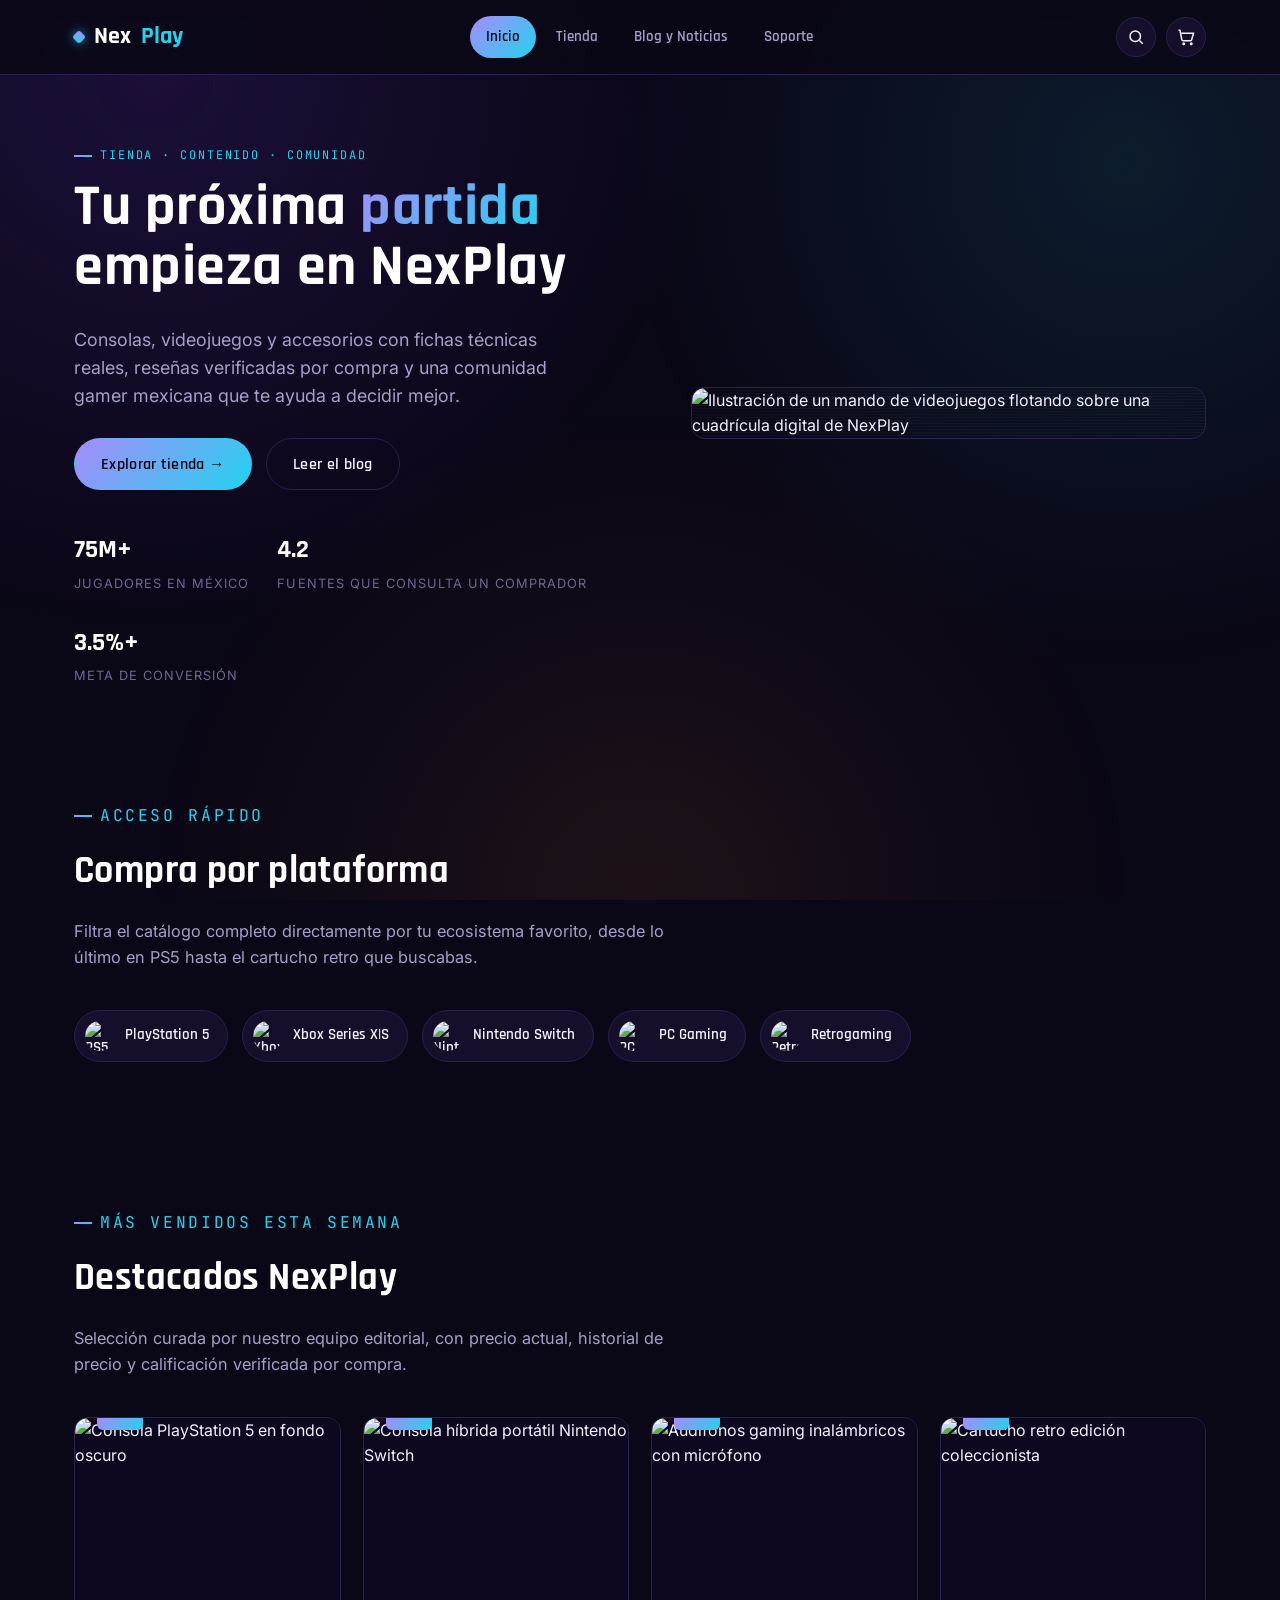
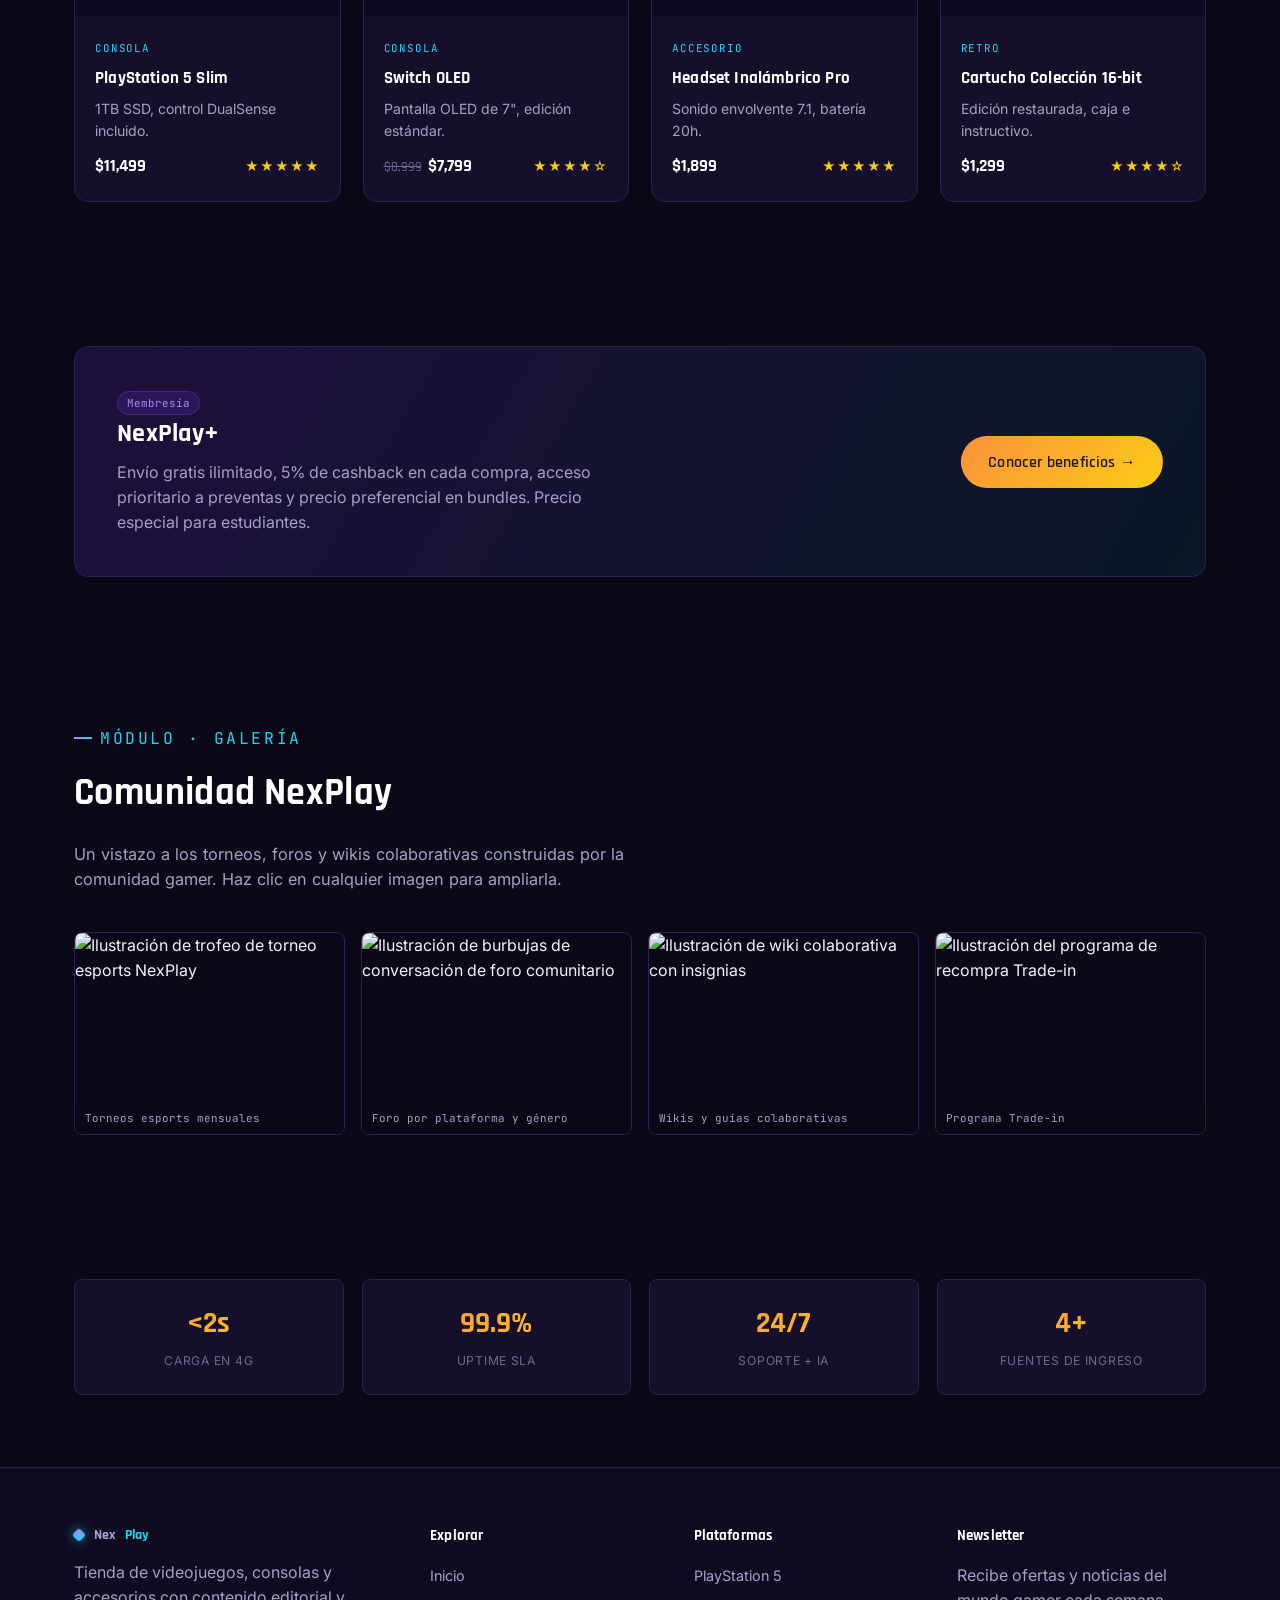
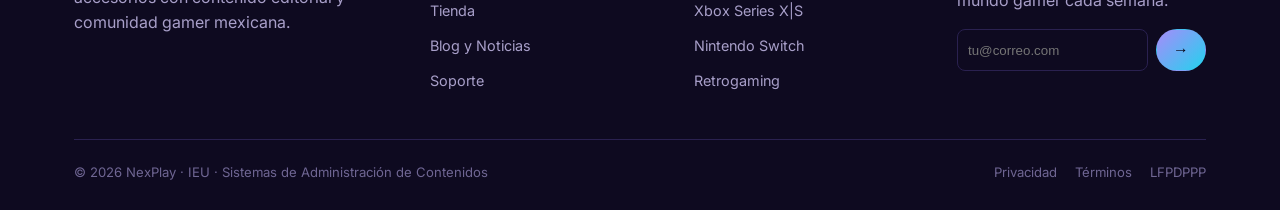
==== index.html @ 0038ace3 "1" ====
<!DOCTYPE html>
<html lang="es">
<head>
<meta charset="UTF-8">
<meta name="viewport" content="width=device-width, initial-scale=1.0">
<title>NexPlay · Tienda de Videojuegos, Consolas y Comunidad Gamer</title>
<meta name="description" content="NexPlay: tienda especializada en videojuegos, consolas y accesorios con contenido editorial y comunidad gamer mexicana.">
<link rel="stylesheet" href="style.css">
</head>
<body>

<header class="site">
  <div class="nav-wrap">
    <a href="index.html" class="logo"><span class="dot"></span>Nex<span>Play</span></a>
    <nav class="main-nav">
      <a href="index.html" class="active">Inicio</a>
      <a href="tienda.html">Tienda</a>
      <a href="blog.html">Blog y Noticias</a>
      <a href="soporte.html">Soporte</a>
    </nav>
    
    <div class="nav-actions">
      <a href="tienda.html" class="icon-btn" aria-label="Ir al buscador de la tienda" title="Buscar">
        <svg width="18" height="18" viewBox="0 0 24 24" fill="none" stroke="currentColor" stroke-width="2"><circle cx="11" cy="11" r="7"/><path d="M21 21l-4.35-4.35"/></svg>
      </a>
      <a href="tienda.html" class="icon-btn" aria-label="Ver carrito" title="Carrito">
        <svg width="18" height="18" viewBox="0 0 24 24" fill="none" stroke="currentColor" stroke-width="2"><circle cx="9" cy="21" r="1"/><circle cx="19" cy="21" r="1"/><path d="M2 3h2l2.4 12.4a2 2 0 0 0 2 1.6h9.2a2 2 0 0 0 2-1.6L22 7H6"/></svg>
      </a>
      <button class="menu-toggle" aria-label="Abrir menú" aria-expanded="false">
        <svg width="20" height="20" viewBox="0 0 24 24" fill="none" stroke="currentColor" stroke-width="2"><path d="M3 6h18M3 12h18M3 18h18"/></svg>
      </button>
    </div>
  </div>
</header>

<main>

  <!-- HERO -->
  <section class="hero">
    <div class="container hero-grid">
      <div>
        <p class="eyebrow">Tienda · Contenido · Comunidad</p>
        <h1>Tu próxima <em>partida</em><br>empieza en NexPlay</h1>
        <p class="lead">Consolas, videojuegos y accesorios con fichas técnicas reales, reseñas verificadas por compra y una comunidad gamer mexicana que te ayuda a decidir mejor.</p>
        <div class="hero-cta">
          <a href="tienda.html" class="btn btn-primary">Explorar tienda →</a>
          <a href="blog.html" class="btn btn-ghost">Leer el blog</a>
        </div>
        <div class="hero-stats">
          <div><strong>75M+</strong><span>Jugadores en México</span></div>
          <div><strong>4.2</strong><span>Fuentes que consulta un comprador</span></div>
          <div><strong>3.5%+</strong><span>Meta de conversión</span></div>
        </div>
      </div>
      <div class="hero-art">
        <div class="scan"></div>
        <img src="assets/img/hero-scene.svg" alt="Ilustración de un mando de videojuegos flotando sobre una cuadrícula digital de NexPlay" loading="lazy">
      </div>
    </div>
  </section>

  <!-- PLATAFORMAS -->
  <section>
    <div class="container">
      <div class="section-head">
        <p class="eyebrow">Acceso rápido</p>
        <h2>Compra por plataforma</h2>
        <p>Filtra el catálogo completo directamente por tu ecosistema favorito, desde lo último en PS5 hasta el cartucho retro que buscabas.</p>
      </div>
      <div class="platform-row">
        <a class="platform-pill" href="tienda.html"><img src="assets/img/console-ps.svg" alt="PS5">PlayStation 5</a>
        <a class="platform-pill" href="tienda.html"><img src="assets/img/console-xbox.svg" alt="Xbox Series X|S">Xbox Series X|S</a>
        <a class="platform-pill" href="tienda.html"><img src="assets/img/console-switch.svg" alt="Nintendo Switch">Nintendo Switch</a>
        <a class="platform-pill" href="tienda.html"><img src="assets/img/acc-keyboard.svg" alt="PC Gaming">PC Gaming</a>
        <a class="platform-pill" href="tienda.html"><img src="assets/img/console-retro.svg" alt="Retrogaming">Retrogaming</a>
      </div>
    </div>
  </section>

  <!-- DESTACADOS -->
  <section>
    <div class="container">
      <div class="section-head">
        <p class="eyebrow">Más vendidos esta semana</p>
        <h2>Destacados NexPlay</h2>
        <p>Selección curada por nuestro equipo editorial, con precio actual, historial de precio y calificación verificada por compra.</p>
      </div>
      <div class="grid grid-4">
        <div class="card">
          <div class="media"><img src="assets/img/console-ps.svg" alt="Consola PlayStation 5 en fondo oscuro" loading="lazy"></div>
          <div class="body">
            <span class="tag">Consola</span>
            <h3>PlayStation 5 Slim</h3>
            <p class="desc">1TB SSD, control DualSense incluido.</p>
            <div class="meta">
              <span class="price">$11,499</span>
              <span class="stars">★★★★★</span>
            </div>
          </div>
        </div>
        <div class="card">
          <div class="media"><img src="assets/img/console-switch.svg" alt="Consola híbrida portátil Nintendo Switch" loading="lazy"></div>
          <div class="body">
            <span class="tag">Consola</span>
            <h3>Switch OLED</h3>
            <p class="desc">Pantalla OLED de 7", edición estándar.</p>
            <div class="meta">
              <span class="price"><span class="old">$8,999</span>$7,799</span>
              <span class="stars">★★★★☆</span>
            </div>
          </div>
        </div>
        <div class="card">
          <div class="media"><img src="assets/img/acc-headset.svg" alt="Audífonos gaming inalámbricos con micrófono" loading="lazy"></div>
          <div class="body">
            <span class="tag">Accesorio</span>
            <h3>Headset Inalámbrico Pro</h3>
            <p class="desc">Sonido envolvente 7.1, batería 20h.</p>
            <div class="meta">
              <span class="price">$1,899</span>
              <span class="stars">★★★★★</span>
            </div>
          </div>
        </div>
        <div class="card">
          <div class="media"><img src="assets/img/console-retro.svg" alt="Cartucho retro edición coleccionista" loading="lazy"></div>
          <div class="body">
            <span class="tag">Retro</span>
            <h3>Cartucho Colección 16-bit</h3>
            <p class="desc">Edición restaurada, caja e instructivo.</p>
            <div class="meta">
              <span class="price">$1,299</span>
              <span class="stars">★★★★☆</span>
            </div>
          </div>
        </div>
      </div>
    </div>
  </section>

  <!-- PROMO NEXPLAY+ -->
  <section>
    <div class="container">
      <div class="promo">
        <div>
          <span class="badge purple">Membresía</span>
          <h3>NexPlay+</h3>
          <p>Envío gratis ilimitado, 5% de cashback en cada compra, acceso prioritario a preventas y precio preferencial en bundles. Precio especial para estudiantes.</p>
        </div>
        <a href="tienda.html" class="btn btn-orange">Conocer beneficios →</a>
      </div>
    </div>
  </section>

  <!-- GALERÍA COMUNIDAD (módulo galería con lightbox) -->
  <section>
    <div class="container">
      <div class="section-head">
        <p class="eyebrow">Módulo · Galería</p>
        <h2>Comunidad NexPlay</h2>
        <p>Un vistazo a los torneos, foros y wikis colaborativas construidas por la comunidad gamer. Haz clic en cualquier imagen para ampliarla.</p>
      </div>
      <div class="gallery-grid">
        <div class="gallery-item">
          <img src="assets/img/gallery-torneo.svg" alt="Ilustración de trofeo de torneo esports NexPlay" loading="lazy">
          <span class="cap">Torneos esports mensuales</span>
        </div>
        <div class="gallery-item">
          <img src="assets/img/gallery-foro.svg" alt="Ilustración de burbujas de conversación de foro comunitario" loading="lazy">
          <span class="cap">Foro por plataforma y género</span>
        </div>
        <div class="gallery-item">
          <img src="assets/img/gallery-wiki.svg" alt="Ilustración de wiki colaborativa con insignias" loading="lazy">
          <span class="cap">Wikis y guías colaborativas</span>
        </div>
        <div class="gallery-item">
          <img src="assets/img/gallery-tradein.svg" alt="Ilustración del programa de recompra Trade-in" loading="lazy">
          <span class="cap">Programa Trade-in</span>
        </div>
      </div>
    </div>
  </section>

  <!-- KPIs -->
  <section>
    <div class="container">
      <div class="kpi-strip">
        <div class="kpi"><strong>&lt;2s</strong><span>Carga en 4G</span></div>
        <div class="kpi"><strong>99.9%</strong><span>Uptime SLA</span></div>
        <div class="kpi"><strong>24/7</strong><span>Soporte + IA</span></div>
        <div class="kpi"><strong>4+</strong><span>Fuentes de ingreso</span></div>
      </div>
    </div>
  </section>

</main>

<footer class="site">
  <div class="container">
    <div class="footer-grid">
      <div>
        <a href="index.html" class="logo"><span class="dot"></span>Nex<span>Play</span></a>
        <p style="margin-top:14px; max-width:280px;">Tienda de videojuegos, consolas y accesorios con contenido editorial y comunidad gamer mexicana.</p>
      </div>
      <div>
        <h4>Explorar</h4>
        <ul>
          <li><a href="index.html">Inicio</a></li>
          <li><a href="tienda.html">Tienda</a></li>
          <li><a href="blog.html">Blog y Noticias</a></li>
          <li><a href="soporte.html">Soporte</a></li>
        </ul>
      </div>
      <div>
        <h4>Plataformas</h4>
        <ul>
          <li><a href="tienda.html">PlayStation 5</a></li>
          <li><a href="tienda.html">Xbox Series X|S</a></li>
          <li><a href="tienda.html">Nintendo Switch</a></li>
          <li><a href="tienda.html">Retrogaming</a></li>
        </ul>
      </div>
      <div>
        <h4>Newsletter</h4>
        <p>Recibe ofertas y noticias del mundo gamer cada semana.</p>
        <form onsubmit="return false;" style="display:flex; gap:8px;">
          <input type="email" placeholder="tu@correo.com" style="flex:1; background:var(--bg-alt); border:1px solid var(--line); border-radius:8px; padding:10px; color:var(--text);">
          <button class="btn btn-primary" style="padding:10px 16px;">→</button>
        </form>
      </div>
    </div>
    <div class="footer-bottom">
      <span>© 2026 NexPlay · IEU · Sistemas de Administración de Contenidos</span>
      <div class="footer-legal">
        <a href="#">Privacidad</a>
        <a href="#">Términos</a>
        <a href="#">LFPDPPP</a>
      </div>
    </div>
  </div>
</footer>

<!-- Lightbox de la galería -->
<div class="lightbox" id="lightbox">
  <button class="lightbox-close" aria-label="Cerrar">×</button>
  <div class="lightbox-inner">
    <img id="lightbox-img" src="" alt="">
    <p id="lightbox-cap" style="color:var(--muted); font-family:var(--font-mono); font-size:.85rem;"></p>
  </div>
</div>

<script src="script.js"></script>
</body>
</html>
---- style.css ----
/* =========================================================
   NexPlay — Portal Web
   Tokens tomados de la identidad visual de los documentos
   fuente: fondo casi negro violeta, acentos púrpura, cian y
   naranja.
   ========================================================= */

@import url('https://fonts.googleapis.com/css2?family=Rajdhani:wght@500;600;700&family=Inter:wght@400;500;600;700&family=JetBrains+Mono:wght@500;700&display=swap');

:root{
  --bg:            #0a0716;
  --bg-alt:        #0e0a20;
  --panel:         #150f2b;
  --panel-2:       #1b1338;
  --line:          #2a2150;
  --purple:        #7c3aed;
  --purple-soft:   #a78bfa;
  --cyan:          #22d3ee;
  --orange:        #fb923c;
  --yellow:        #facc15;
  --pink:          #f472b6;
  --text:          #f4f2ff;
  --muted:         #a89fc9;
  --muted-2:       #6f6693;

  --grad-pc: linear-gradient(135deg, var(--purple-soft), var(--cyan));
  --grad-oc: linear-gradient(135deg, var(--orange), var(--yellow));

  --font-display: 'Rajdhani', 'Segoe UI', sans-serif;
  --font-body: 'Inter', 'Segoe UI', sans-serif;
  --font-mono: 'JetBrains Mono', monospace;

  --radius: 14px;
  --radius-sm: 8px;
  --container: 1180px;
}

*{ box-sizing: border-box; }
html{ scroll-behavior: smooth; }

body{
  margin: 0;
  background: var(--bg);
  color: var(--text);
  font-family: var(--font-body);
  line-height: 1.55;
  -webkit-font-smoothing: antialiased;
}

body::before{
  content:"";
  position: fixed;
  inset: 0;
  background-image:
    radial-gradient(circle at 12% 8%, rgba(124,58,237,0.16), transparent 40%),
    radial-gradient(circle at 88% 18%, rgba(34,211,238,0.10), transparent 38%),
    radial-gradient(circle at 50% 100%, rgba(251,146,60,0.08), transparent 45%);
  pointer-events: none;
  z-index: 0;
}

img{ max-width: 100%; display: block; }
a{ color: inherit; text-decoration: none; }
ul{ margin:0; padding:0; list-style:none; }
h1,h2,h3,h4{ font-family: var(--font-display); font-weight: 700; margin: 0 0 .5em; letter-spacing: .01em; }
p{ margin: 0 0 1em; color: var(--muted); }
.container{ max-width: var(--container); margin: 0 auto; padding: 0 24px; position: relative; z-index: 1; }
section{ position: relative; z-index: 1; padding: 72px 0; }

.eyebrow{
  font-family: var(--font-mono);
  font-size: .74rem;
  letter-spacing: .16em;
  text-transform: uppercase;
  color: var(--cyan);
  display: inline-flex;
  align-items: center;
  gap: 8px;
  margin-bottom: 12px;
}
.eyebrow::before{
  content:"";
  width: 18px; height: 2px;
  background: var(--grad-pc);
  display:inline-block;
}

.section-head{ max-width: 640px; margin-bottom: 40px; }
.section-head h2{ font-size: clamp(1.7rem, 3vw, 2.4rem); color:#fff; }
.section-head p{ font-size: 1.02rem; }

/* ---------- Buttons ---------- */
.btn{
  display: inline-flex;
  align-items: center;
  gap: 8px;
  font-family: var(--font-display);
  font-weight: 600;
  font-size: .98rem;
  letter-spacing: .02em;
  padding: 13px 26px;
  border-radius: 999px;
  border: 1px solid transparent;
  cursor: pointer;
  transition: transform .15s ease, box-shadow .15s ease, background .15s ease;
}
.btn:hover{ transform: translateY(-2px); }
.btn-primary{
  background: var(--grad-pc);
  color: #0a0716;
}
.btn-primary:hover{ box-shadow: 0 8px 24px rgba(34,211,238,.25); }
.btn-ghost{
  background: transparent;
  border-color: var(--line);
  color: var(--text);
}
.btn-ghost:hover{ border-color: var(--purple-soft); }
.btn-orange{
  background: var(--grad-oc);
  color: #24140a;
}
.btn-orange:hover{ box-shadow: 0 8px 24px rgba(251,146,60,.25); }
.btn-block{ width:100%; justify-content:center; }

/* ---------- Header / Nav ---------- */
header.site{
  position: sticky;
  top: 0;
  z-index: 50;
  background: rgba(10,7,22,.86);
  backdrop-filter: blur(10px);
  border-bottom: 1px solid var(--line);
}
.nav-wrap{
  display: flex;
  align-items: center;
  justify-content: space-between;
  padding: 16px 24px;
  max-width: var(--container);
  margin: 0 auto;
}
.logo{
  font-family: var(--font-display);
  font-weight: 700;
  font-size: 1.5rem;
  color: #fff;
  display: flex;
  align-items: center;
  gap: 10px;
}
.logo .dot{
  width: 10px; height: 10px; border-radius: 3px;
  background: var(--grad-pc);
  transform: rotate(45deg);
  box-shadow: 0 0 12px rgba(34,211,238,.7);
}
.logo span{ color: var(--cyan); }

nav.main-nav{ display: flex; align-items: center; gap: 4px; }
nav.main-nav a{
  font-family: var(--font-display);
  font-weight: 600;
  font-size: .95rem;
  color: var(--muted);
  padding: 9px 16px;
  border-radius: 999px;
  transition: color .15s ease, background .15s ease;
  position: relative;
}
nav.main-nav a:hover{ color: #fff; background: rgba(124,58,237,.14); }
nav.main-nav a.active{ color: #0a0716; background: var(--grad-pc); }

.nav-actions{ display:flex; align-items:center; gap:10px; }
.icon-btn{
  width: 40px; height: 40px;
  display:flex; align-items:center; justify-content:center;
  border-radius: 999px;
  border: 1px solid var(--line);
  background: var(--panel);
  color: var(--text);
  cursor:pointer;
}
.icon-btn:hover{ border-color: var(--cyan); color: var(--cyan); }

.menu-toggle{ display:none; }

/* ---------- Hero ---------- */
.hero{ padding: 64px 0 40px; }
.hero-grid{
  display: grid;
  grid-template-columns: 1.05fr .95fr;
  gap: 48px;
  align-items: center;
}
.hero h1{
  font-size: clamp(2.3rem, 4.6vw, 3.6rem);
  line-height: 1.05;
  color: #fff;
}
.hero h1 em{
  font-style: normal;
  background: var(--grad-pc);
  -webkit-background-clip: text;
  background-clip: text;
  color: transparent;
}
.hero p.lead{ font-size: 1.12rem; max-width: 480px; }
.hero-cta{ display:flex; gap: 14px; margin-top: 28px; flex-wrap: wrap; }
.hero-stats{ display:flex; gap: 28px; margin-top: 40px; flex-wrap: wrap; }
.hero-stats div strong{
  display:block; font-family: var(--font-display); font-size: 1.6rem; color:#fff;
}
.hero-stats div span{ font-size: .8rem; color: var(--muted-2); text-transform: uppercase; letter-spacing:.08em; }
.hero-art{ position: relative; }
.hero-art .scan{
  position:absolute; inset:0;
  background: repeating-linear-gradient(0deg, rgba(255,255,255,.035) 0 1px, transparent 1px 3px);
  border-radius: var(--radius);
  pointer-events:none;
  mix-blend-mode: overlay;
}
.hero-art img{ border-radius: var(--radius); border: 1px solid var(--line); }

/* ---------- Cards (cartridge style) ---------- */
.grid{ display:grid; gap: 22px; }
.grid-4{ grid-template-columns: repeat(4,1fr); }
.grid-3{ grid-template-columns: repeat(3,1fr); }
.grid-2{ grid-template-columns: repeat(2,1fr); }

.card{
  background: var(--panel);
  border: 1px solid var(--line);
  border-radius: var(--radius);
  overflow: hidden;
  position: relative;
  transition: transform .18s ease, border-color .18s ease;
}
.card:hover{ transform: translateY(-4px); border-color: var(--purple-soft); }
.card::before{
  content:"";
  position:absolute; top:0; left:22px;
  width: 46px; height: 12px;
  background: var(--grad-pc);
  border-radius: 0 0 6px 6px;
  z-index: 2;
}
.card .media{ aspect-ratio: 4/3; overflow:hidden; background:#0d0820; }
.card .media img{ width:100%; height:100%; object-fit: cover; }
.card .body{ padding: 18px 20px 22px; }
.card .tag{
  font-family: var(--font-mono);
  font-size: .68rem;
  letter-spacing: .08em;
  text-transform: uppercase;
  color: var(--cyan);
  display:inline-block;
  margin-bottom: 8px;
}
.card h3{ font-size: 1.08rem; color:#fff; margin-bottom: 6px; }
.card .desc{ font-size: .88rem; margin-bottom: 12px; }
.card .meta{ display:flex; align-items:center; justify-content:space-between; }
.price{ font-family: var(--font-display); font-weight:700; color:#fff; font-size:1.05rem; }
.price .old{ color: var(--muted-2); text-decoration: line-through; font-weight:500; font-size:.82rem; margin-right:6px; }
.stars{ color: var(--yellow); font-size: .82rem; letter-spacing: 1px; }
.badge{
  font-family: var(--font-mono);
  font-size: .68rem;
  padding: 4px 9px;
  border-radius: 999px;
  background: rgba(251,146,60,.14);
  color: var(--orange);
  border: 1px solid rgba(251,146,60,.35);
}
.badge.cyan{ background: rgba(34,211,238,.12); color: var(--cyan); border-color: rgba(34,211,238,.3); }
.badge.purple{ background: rgba(124,58,237,.16); color: var(--purple-soft); border-color: rgba(124,58,237,.35); }

/* platform pills row */
.platform-row{ display:flex; gap:14px; flex-wrap: wrap; }
.platform-pill{
  display:flex; align-items:center; gap:10px;
  padding: 10px 18px 10px 10px;
  background: var(--panel);
  border: 1px solid var(--line);
  border-radius: 999px;
  font-family: var(--font-display); font-weight:600; font-size:.92rem;
  cursor:pointer;
  transition: border-color .15s ease, color .15s ease;
}
.platform-pill img{ width: 30px; height: 30px; border-radius: 50%; object-fit: cover; }
.platform-pill:hover, .platform-pill.active{ border-color: var(--cyan); color: var(--cyan); }

/* ---------- Panels / promo ---------- */
.promo{
  background: linear-gradient(120deg, rgba(124,58,237,.18), rgba(34,211,238,.08));
  border: 1px solid var(--line);
  border-radius: var(--radius);
  padding: 42px;
  display:flex;
  align-items:center;
  justify-content:space-between;
  gap: 24px;
  flex-wrap: wrap;
}
.promo h3{ font-size: 1.6rem; color:#fff; margin-bottom:6px; }
.promo p{ margin-bottom:0; max-width: 480px; }

/* ---------- Search module ---------- */
.search-module{
  background: var(--panel);
  border: 1px solid var(--line);
  border-radius: var(--radius);
  padding: 26px 28px;
  margin-bottom: 34px;
}
.search-row{ display:flex; gap: 14px; flex-wrap: wrap; align-items:center; }
.search-input{
  flex: 1 1 280px;
  display:flex; align-items:center; gap:10px;
  background: var(--bg-alt);
  border: 1px solid var(--line);
  border-radius: 999px;
  padding: 12px 18px;
}
.search-input input{
  flex:1; background:transparent; border:none; outline:none;
  color: var(--text); font-family: var(--font-body); font-size: .95rem;
}
.search-input svg{ flex-shrink:0; }
.select-wrap select{
  background: var(--bg-alt);
  border: 1px solid var(--line);
  color: var(--text);
  border-radius: 999px;
  padding: 12px 18px;
  font-family: var(--font-body);
  font-size: .9rem;
  cursor:pointer;
}
.filter-chips{ display:flex; gap:10px; flex-wrap:wrap; margin-top:18px; }
.chip{
  font-family: var(--font-mono);
  font-size: .78rem;
  padding: 8px 16px;
  border-radius: 999px;
  border: 1px solid var(--line);
  color: var(--muted);
  cursor:pointer;
  transition: all .15s ease;
}
.chip.active{ background: var(--grad-pc); color:#0a0716; border-color:transparent; }
.results-count{ font-family: var(--font-mono); font-size:.8rem; color: var(--muted-2); margin: 18px 2px 0; }
.empty-state{ text-align:center; padding: 50px 20px; color: var(--muted-2); font-family: var(--font-mono); display:none; }

/* ---------- Articles ---------- */
.article-list{ display:grid; grid-template-columns: repeat(2,1fr); gap: 26px; }
.article-card{
  background: var(--panel);
  border: 1px solid var(--line);
  border-radius: var(--radius);
  overflow:hidden;
  display:flex;
  flex-direction:column;
}
.article-card .media{ aspect-ratio: 16/9; overflow:hidden; }
.article-card .media img{ width:100%; height:100%; object-fit: cover; }
.article-card .body{ padding: 22px 24px 26px; flex:1; display:flex; flex-direction:column; }
.article-card h3{ font-size: 1.24rem; color:#fff; }
.article-card .excerpt{ font-size: .92rem; }
.article-card .full{ display:none; font-size:.92rem; color: var(--muted); border-top: 1px dashed var(--line); padding-top: 14px; margin-top: 4px; }
.article-card .full.open{ display:block; }
.article-card .row-meta{ display:flex; align-items:center; justify-content:space-between; margin-top:auto; padding-top:14px; }
.read-more{ font-family: var(--font-display); font-weight:600; font-size:.9rem; color: var(--cyan); cursor:pointer; background:none; border:none; }
.read-more:hover{ text-decoration: underline; }
.date{ font-family: var(--font-mono); font-size:.76rem; color: var(--muted-2); }

/* ---------- Gallery module (lightbox) ---------- */
.gallery-grid{ display:grid; grid-template-columns: repeat(4,1fr); gap:16px; }
.gallery-item{
  border-radius: var(--radius-sm);
  overflow:hidden;
  border: 1px solid var(--line);
  cursor: zoom-in;
  position:relative;
  aspect-ratio: 4/3;
}
.gallery-item img{ width:100%; height:100%; object-fit:cover; transition: transform .3s ease; }
.gallery-item:hover img{ transform: scale(1.06); }
.gallery-item .cap{
  position:absolute; left:0; right:0; bottom:0;
  padding: 8px 10px;
  font-family: var(--font-mono);
  font-size:.68rem;
  background: linear-gradient(0deg, rgba(10,7,22,.9), transparent);
  color: var(--muted);
}
.lightbox{
  position: fixed; inset:0; z-index: 100;
  background: rgba(6,4,14,.92);
  display:none;
  align-items:center; justify-content:center;
  padding: 40px;
}
.lightbox.open{ display:flex; }
.lightbox-inner{ max-width: 720px; width:100%; text-align:center; }
.lightbox-inner img{ border-radius: var(--radius); border: 1px solid var(--line); margin: 0 auto 16px; }
.lightbox-close{
  position:absolute; top: 24px; right: 28px;
  width: 44px; height:44px; border-radius: 50%;
  background: var(--panel); border: 1px solid var(--line); color:#fff;
  cursor:pointer; font-size: 1.3rem;
}

/* ---------- FAQ accordion ---------- */
.faq-item{
  border: 1px solid var(--line);
  border-radius: var(--radius-sm);
  background: var(--panel);
  margin-bottom: 12px;
  overflow: hidden;
}
.faq-q{
  display:flex; align-items:center; justify-content:space-between;
  padding: 18px 22px;
  cursor:pointer;
  font-family: var(--font-display); font-weight:600; color:#fff;
}
.faq-q .plus{ font-size:1.3rem; color: var(--cyan); transition: transform .2s ease; }
.faq-item.open .plus{ transform: rotate(45deg); }
.faq-a{ max-height:0; overflow:hidden; transition: max-height .25s ease; padding: 0 22px; }
.faq-item.open .faq-a{ max-height: 240px; padding-bottom: 18px; }

/* ---------- Contact form module ---------- */
.contact-layout{ display:grid; grid-template-columns: .9fr 1.1fr; gap: 40px; align-items:flex-start; }
.contact-info .info-item{ display:flex; gap:14px; margin-bottom: 22px; }
.contact-info .info-item .ico{
  width: 42px; height:42px; border-radius: 12px;
  background: var(--panel); border:1px solid var(--line);
  display:flex; align-items:center; justify-content:center;
  color: var(--cyan); flex-shrink:0;
}
.form-panel{
  background: var(--panel);
  border: 1px solid var(--line);
  border-radius: var(--radius);
  padding: 30px 32px;
}
.form-row{ margin-bottom: 18px; }
.form-row label{ display:block; font-family: var(--font-display); font-weight:600; font-size:.88rem; margin-bottom:7px; color:#fff; }
.form-row input, .form-row select, .form-row textarea{
  width:100%;
  background: var(--bg-alt);
  border: 1px solid var(--line);
  border-radius: var(--radius-sm);
  padding: 12px 14px;
  color: var(--text);
  font-family: var(--font-body);
  font-size: .93rem;
  outline: none;
  transition: border-color .15s ease;
}
.form-row input:focus, .form-row select:focus, .form-row textarea:focus{ border-color: var(--cyan); }
.form-row.error input, .form-row.error textarea{ border-color: var(--pink); }
.error-msg{ display:none; color: var(--pink); font-size: .78rem; margin-top: 6px; font-family: var(--font-mono); }
.form-row.error .error-msg{ display:block; }
.two-col{ display:grid; grid-template-columns: 1fr 1fr; gap: 16px; }
.form-success{
  display:none;
  text-align:center;
  padding: 30px 10px;
}
.form-success.show{ display:block; }
.form-success .tick{
  width:56px;height:56px;border-radius:50%;
  background: var(--grad-pc);
  display:flex;align-items:center;justify-content:center;
  margin: 0 auto 16px;
  color:#0a0716; font-size:1.6rem;
}

/* ---------- Footer ---------- */
footer.site{
  border-top: 1px solid var(--line);
  padding: 56px 0 28px;
  background: var(--bg-alt);
}
.footer-grid{ display:grid; grid-template-columns: 1.4fr 1fr 1fr 1fr; gap: 32px; margin-bottom: 36px; }
.footer-grid h4{ color:#fff; font-size:.95rem; margin-bottom:16px; }
.footer-grid li{ margin-bottom:10px; }
.footer-grid a{ color: var(--muted); font-size:.9rem; }
.footer-grid a:hover{ color: var(--cyan); }
.footer-bottom{
  display:flex; justify-content:space-between; align-items:center;
  border-top: 1px solid var(--line);
  padding-top: 22px;
  font-size: .82rem;
  color: var(--muted-2);
  flex-wrap:wrap;
  gap: 12px;
}
.footer-legal{ display:flex; gap:18px; flex-wrap:wrap; }
.social-row{ display:flex; gap:10px; }

/* ---------- KPI strip ---------- */
.kpi-strip{ display:grid; grid-template-columns: repeat(4,1fr); gap:18px; }
.kpi{
  background: var(--panel); border:1px solid var(--line); border-radius: var(--radius-sm);
  padding: 22px; text-align:center;
}
.kpi strong{ display:block; font-family: var(--font-display); font-size:1.8rem; background: var(--grad-oc); -webkit-background-clip:text; background-clip:text; color:transparent; }
.kpi span{ font-size:.76rem; color: var(--muted-2); text-transform:uppercase; letter-spacing:.06em; }

/* ---------- Utility ---------- */
.mt-0{ margin-top:0 !important; }
.center{ text-align:center; }
.tag-row{ display:flex; gap:8px; flex-wrap:wrap; margin-bottom: 18px; }

/* ---------- Responsive ---------- */
@media (max-width: 980px){
  .grid-4{ grid-template-columns: repeat(2,1fr); }
  .grid-3{ grid-template-columns: repeat(2,1fr); }
  .hero-grid{ grid-template-columns: 1fr; }
  .article-list{ grid-template-columns: 1fr; }
  .contact-layout{ grid-template-columns: 1fr; }
  .footer-grid{ grid-template-columns: 1fr 1fr; }
  .gallery-grid{ grid-template-columns: repeat(2,1fr); }
  .kpi-strip{ grid-template-columns: repeat(2,1fr); }
}
@media (max-width: 720px){
  nav.main-nav{
    position: fixed; top: 68px; left:0; right:0;
    background: var(--bg); border-bottom:1px solid var(--line);
    flex-direction:column; align-items:stretch; padding: 12px;
    display:none;
  }
  nav.main-nav.open{ display:flex; }
  nav.main-nav a{ padding: 13px 16px; }
  .menu-toggle{
    display:flex; align-items:center; justify-content:center;
    width:40px;height:40px; border-radius: 10px;
    background: var(--panel); border:1px solid var(--line); color:#fff; cursor:pointer;
  }
  .grid-4, .grid-3, .grid-2{ grid-template-columns: 1fr; }
  .gallery-grid{ grid-template-columns: repeat(2,1fr); }
  .footer-grid{ grid-template-columns: 1fr; }
  .two-col{ grid-template-columns: 1fr; }
  .promo{ flex-direction:column; align-items:flex-start; }
}
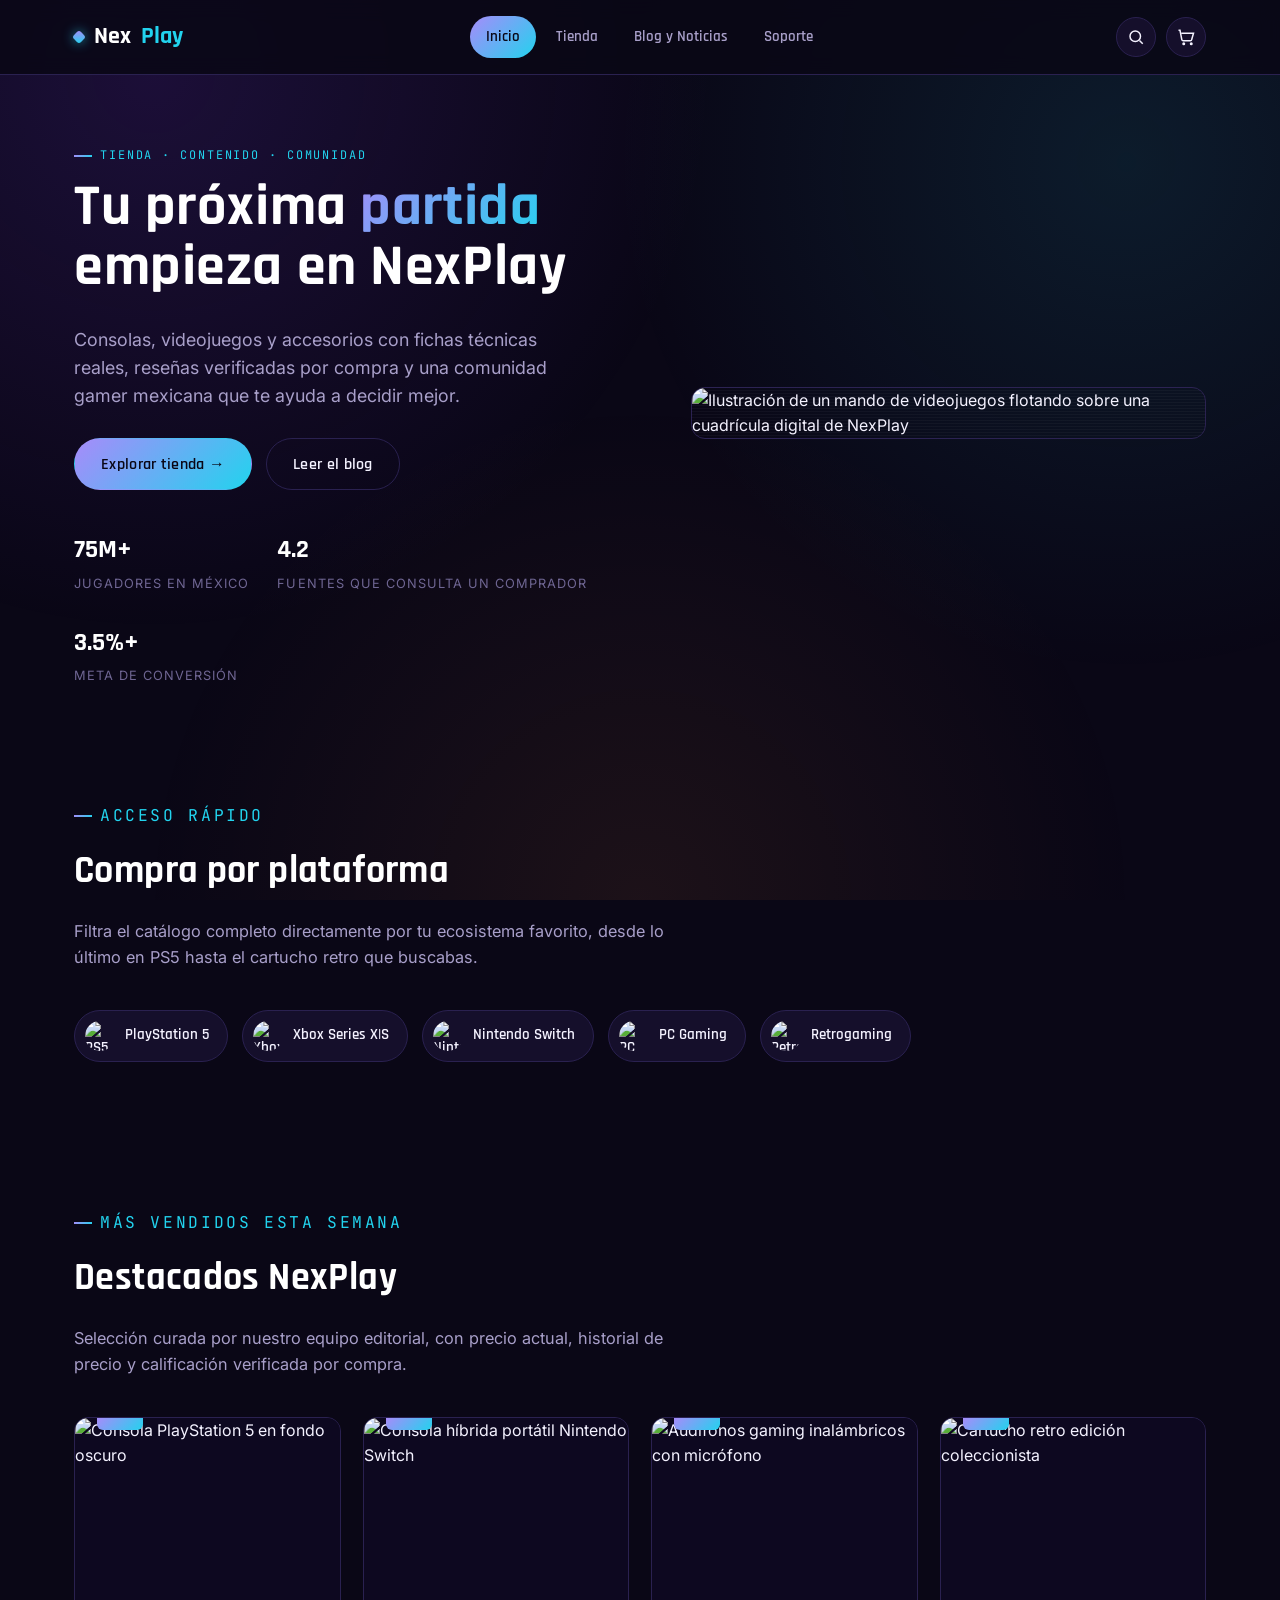
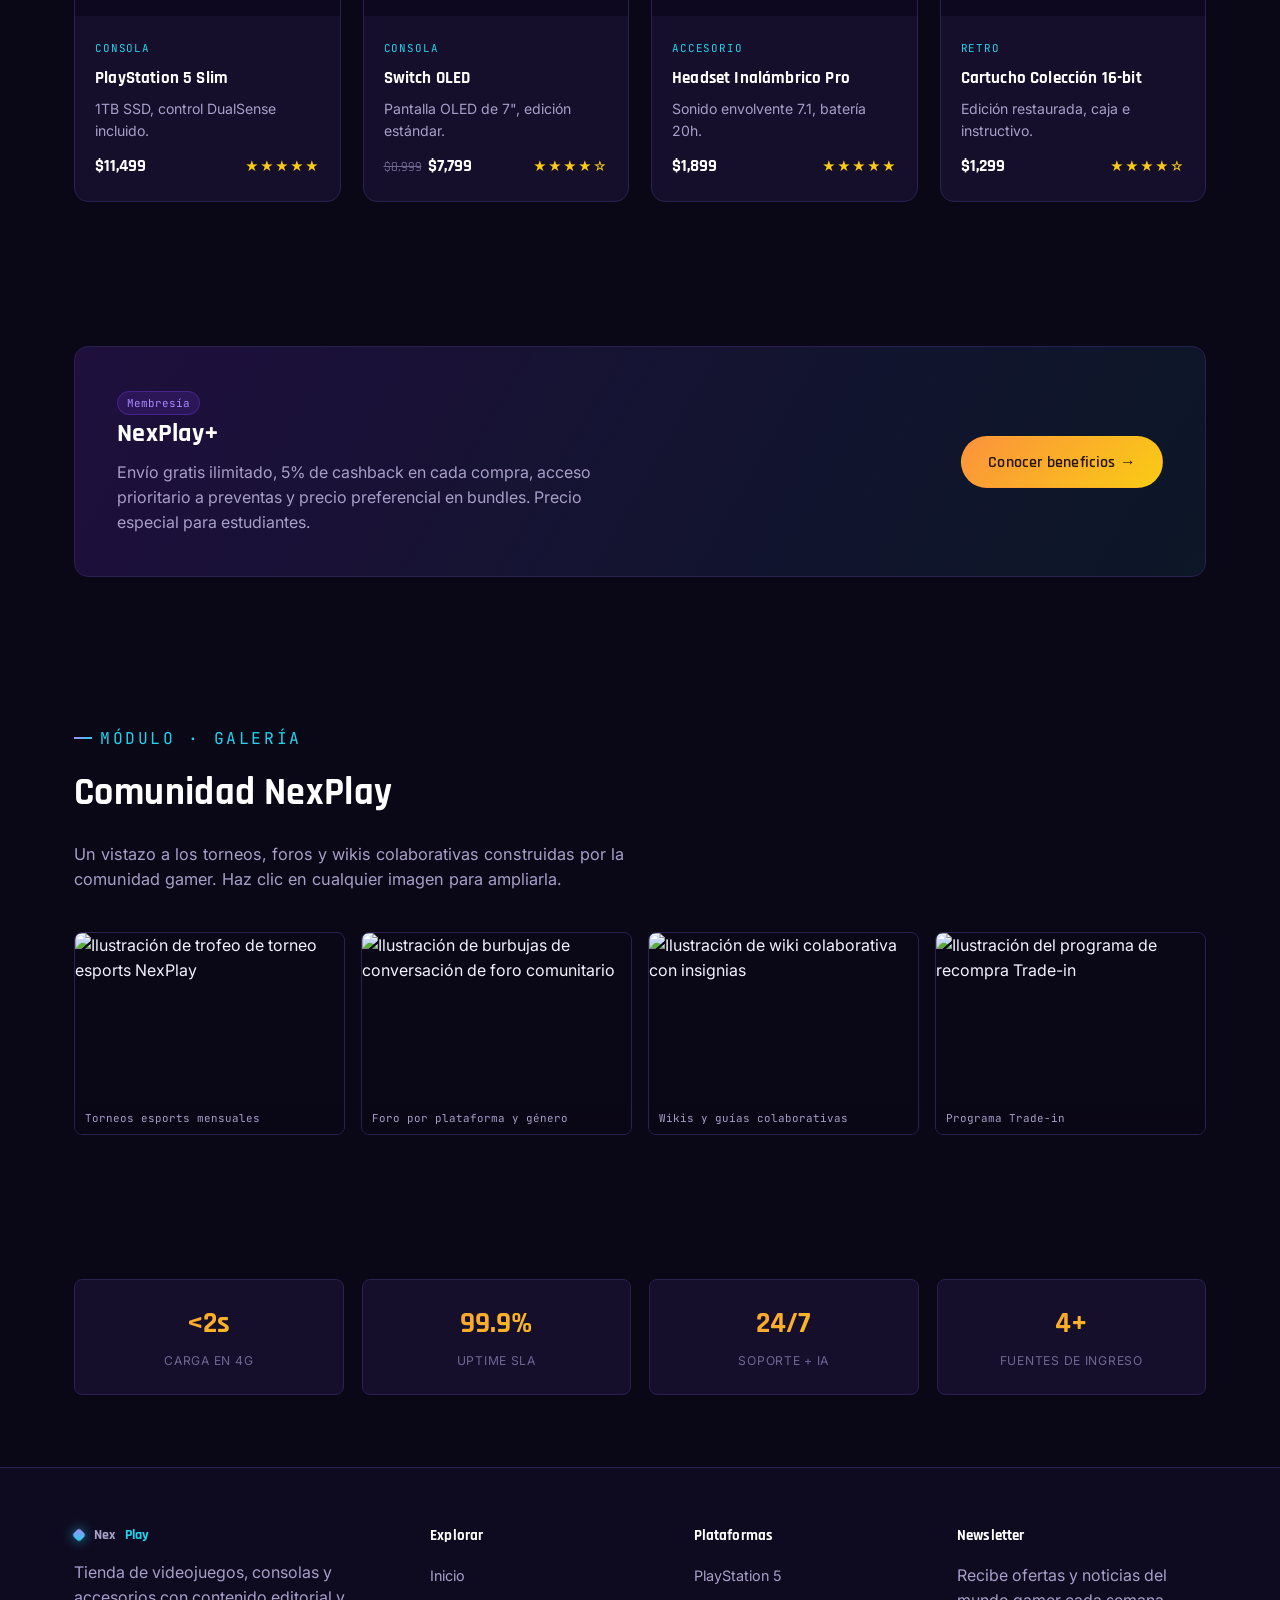
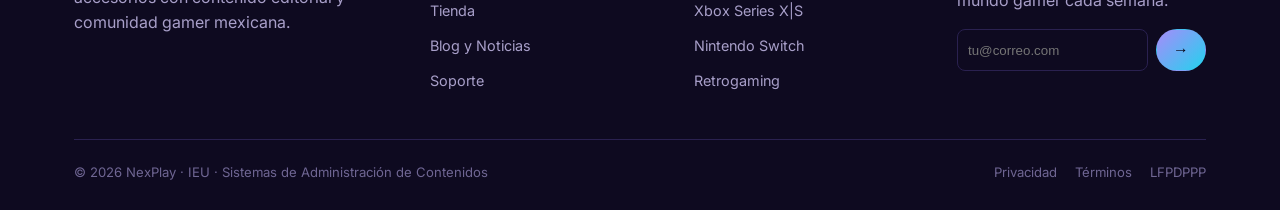
==== commit b97791c9: "1.2" ====
--- a/index.html
+++ b/index.html
@@ -5,7 +5,7 @@
 <meta name="viewport" content="width=device-width, initial-scale=1.0">
 <title>NexPlay · Tienda de Videojuegos, Consolas y Comunidad Gamer</title>
 <meta name="description" content="NexPlay: tienda especializada en videojuegos, consolas y accesorios con contenido editorial y comunidad gamer mexicana.">
-<link rel="stylesheet" href="style.css">
+<link rel="stylesheet" href="css/style.css">
 </head>
 <body>
 
@@ -14,16 +14,16 @@
     <a href="index.html" class="logo"><span class="dot"></span>Nex<span>Play</span></a>
     <nav class="main-nav">
       <a href="index.html" class="active">Inicio</a>
-      <a href="tienda.html">Tienda</a>
-      <a href="blog.html">Blog y Noticias</a>
-      <a href="soporte.html">Soporte</a>
+      <a href="pages/tienda.html">Tienda</a>
+      <a href="pages/blog.html">Blog y Noticias</a>
+      <a href="pages/soporte.html">Soporte</a>
     </nav>
     
     <div class="nav-actions">
-      <a href="tienda.html" class="icon-btn" aria-label="Ir al buscador de la tienda" title="Buscar">
+      <a href="pages/tienda.html" class="icon-btn" aria-label="Ir al buscador de la tienda" title="Buscar">
         <svg width="18" height="18" viewBox="0 0 24 24" fill="none" stroke="currentColor" stroke-width="2"><circle cx="11" cy="11" r="7"/><path d="M21 21l-4.35-4.35"/></svg>
       </a>
-      <a href="tienda.html" class="icon-btn" aria-label="Ver carrito" title="Carrito">
+      <a href="pages/tienda.html" class="icon-btn" aria-label="Ver carrito" title="Carrito">
         <svg width="18" height="18" viewBox="0 0 24 24" fill="none" stroke="currentColor" stroke-width="2"><circle cx="9" cy="21" r="1"/><circle cx="19" cy="21" r="1"/><path d="M2 3h2l2.4 12.4a2 2 0 0 0 2 1.6h9.2a2 2 0 0 0 2-1.6L22 7H6"/></svg>
       </a>
       <button class="menu-toggle" aria-label="Abrir menú" aria-expanded="false">
@@ -43,8 +43,8 @@
         <h1>Tu próxima <em>partida</em><br>empieza en NexPlay</h1>
         <p class="lead">Consolas, videojuegos y accesorios con fichas técnicas reales, reseñas verificadas por compra y una comunidad gamer mexicana que te ayuda a decidir mejor.</p>
         <div class="hero-cta">
-          <a href="tienda.html" class="btn btn-primary">Explorar tienda →</a>
-          <a href="blog.html" class="btn btn-ghost">Leer el blog</a>
+          <a href="pages/tienda.html" class="btn btn-primary">Explorar tienda →</a>
+          <a href="pages/blog.html" class="btn btn-ghost">Leer el blog</a>
         </div>
         <div class="hero-stats">
           <div><strong>75M+</strong><span>Jugadores en México</span></div>
@@ -68,11 +68,11 @@
         <p>Filtra el catálogo completo directamente por tu ecosistema favorito, desde lo último en PS5 hasta el cartucho retro que buscabas.</p>
       </div>
       <div class="platform-row">
-        <a class="platform-pill" href="tienda.html"><img src="assets/img/console-ps.svg" alt="PS5">PlayStation 5</a>
-        <a class="platform-pill" href="tienda.html"><img src="assets/img/console-xbox.svg" alt="Xbox Series X|S">Xbox Series X|S</a>
-        <a class="platform-pill" href="tienda.html"><img src="assets/img/console-switch.svg" alt="Nintendo Switch">Nintendo Switch</a>
-        <a class="platform-pill" href="tienda.html"><img src="assets/img/acc-keyboard.svg" alt="PC Gaming">PC Gaming</a>
-        <a class="platform-pill" href="tienda.html"><img src="assets/img/console-retro.svg" alt="Retrogaming">Retrogaming</a>
+        <a class="platform-pill" href="pages/tienda.html"><img src="assets/img/console-ps.svg" alt="PS5">PlayStation 5</a>
+        <a class="platform-pill" href="pages/tienda.html"><img src="assets/img/console-xbox.svg" alt="Xbox Series X|S">Xbox Series X|S</a>
+        <a class="platform-pill" href="pages/tienda.html"><img src="assets/img/console-switch.svg" alt="Nintendo Switch">Nintendo Switch</a>
+        <a class="platform-pill" href="pages/tienda.html"><img src="assets/img/acc-keyboard.svg" alt="PC Gaming">PC Gaming</a>
+        <a class="platform-pill" href="pages/tienda.html"><img src="assets/img/console-retro.svg" alt="Retrogaming">Retrogaming</a>
       </div>
     </div>
   </section>
@@ -147,7 +147,7 @@
           <h3>NexPlay+</h3>
           <p>Envío gratis ilimitado, 5% de cashback en cada compra, acceso prioritario a preventas y precio preferencial en bundles. Precio especial para estudiantes.</p>
         </div>
-        <a href="tienda.html" class="btn btn-orange">Conocer beneficios →</a>
+        <a href="pages/tienda.html" class="btn btn-orange">Conocer beneficios →</a>
       </div>
     </div>
   </section>
@@ -199,25 +199,25 @@
   <div class="container">
     <div class="footer-grid">
       <div>
-        <a href="index.html" class="logo"><span class="dot"></span>Nex<span>Play</span></a>
+        <a href="./index.html" class="logo"><span class="dot"></span>Nex<span>Play</span></a>
         <p style="margin-top:14px; max-width:280px;">Tienda de videojuegos, consolas y accesorios con contenido editorial y comunidad gamer mexicana.</p>
       </div>
       <div>
         <h4>Explorar</h4>
         <ul>
-          <li><a href="index.html">Inicio</a></li>
-          <li><a href="tienda.html">Tienda</a></li>
-          <li><a href="blog.html">Blog y Noticias</a></li>
-          <li><a href="soporte.html">Soporte</a></li>
+          <li><a href="./index.html">Inicio</a></li>
+          <li><a href="pages/tienda.html">Tienda</a></li>
+          <li><a href="pages/blog.html">Blog y Noticias</a></li>
+          <li><a href="pages/soporte.html">Soporte</a></li>
         </ul>
       </div>
       <div>
         <h4>Plataformas</h4>
         <ul>
-          <li><a href="tienda.html">PlayStation 5</a></li>
-          <li><a href="tienda.html">Xbox Series X|S</a></li>
-          <li><a href="tienda.html">Nintendo Switch</a></li>
-          <li><a href="tienda.html">Retrogaming</a></li>
+          <li><a href="pages/tienda.html">PlayStation 5</a></li>
+          <li><a href="pages/tienda.html">Xbox Series X|S</a></li>
+          <li><a href="pages/tienda.html">Nintendo Switch</a></li>
+          <li><a href="pages/tienda.html">Retrogaming</a></li>
         </ul>
       </div>
       <div>
@@ -249,6 +249,6 @@
   </div>
 </div>
 
-<script src="script.js"></script>
+<script src="js/script.js"></script>
 </body>
 </html>
--- a/css/style.css
+++ b/css/style.css
@@ -0,0 +1,548 @@
+/* =========================================================
+   NexPlay — Portal Web
+   Tokens tomados de la identidad visual de los documentos
+   fuente: fondo casi negro violeta, acentos púrpura, cian y
+   naranja.
+   ========================================================= */
+
+@import url('https://fonts.googleapis.com/css2?family=Rajdhani:wght@500;600;700&family=Inter:wght@400;500;600;700&family=JetBrains+Mono:wght@500;700&display=swap');
+
+:root{
+  --bg:            #0a0716;
+  --bg-alt:        #0e0a20;
+  --panel:         #150f2b;
+  --panel-2:       #1b1338;
+  --line:          #2a2150;
+  --purple:        #7c3aed;
+  --purple-soft:   #a78bfa;
+  --cyan:          #22d3ee;
+  --orange:        #fb923c;
+  --yellow:        #facc15;
+  --pink:          #f472b6;
+  --text:          #f4f2ff;
+  --muted:         #a89fc9;
+  --muted-2:       #6f6693;
+
+  --grad-pc: linear-gradient(135deg, var(--purple-soft), var(--cyan));
+  --grad-oc: linear-gradient(135deg, var(--orange), var(--yellow));
+
+  --font-display: 'Rajdhani', 'Segoe UI', sans-serif;
+  --font-body: 'Inter', 'Segoe UI', sans-serif;
+  --font-mono: 'JetBrains Mono', monospace;
+
+  --radius: 14px;
+  --radius-sm: 8px;
+  --container: 1180px;
+}
+
+*{ box-sizing: border-box; }
+html{ scroll-behavior: smooth; }
+
+body{
+  margin: 0;
+  background: var(--bg);
+  color: var(--text);
+  font-family: var(--font-body);
+  line-height: 1.55;
+  -webkit-font-smoothing: antialiased;
+}
+
+body::before{
+  content:"";
+  position: fixed;
+  inset: 0;
+  background-image:
+    radial-gradient(circle at 12% 8%, rgba(124,58,237,0.16), transparent 40%),
+    radial-gradient(circle at 88% 18%, rgba(34,211,238,0.10), transparent 38%),
+    radial-gradient(circle at 50% 100%, rgba(251,146,60,0.08), transparent 45%);
+  pointer-events: none;
+  z-index: 0;
+}
+
+img{ max-width: 100%; display: block; }
+a{ color: inherit; text-decoration: none; }
+ul{ margin:0; padding:0; list-style:none; }
+h1,h2,h3,h4{ font-family: var(--font-display); font-weight: 700; margin: 0 0 .5em; letter-spacing: .01em; }
+p{ margin: 0 0 1em; color: var(--muted); }
+.container{ max-width: var(--container); margin: 0 auto; padding: 0 24px; position: relative; z-index: 1; }
+section{ position: relative; z-index: 1; padding: 72px 0; }
+
+.eyebrow{
+  font-family: var(--font-mono);
+  font-size: .74rem;
+  letter-spacing: .16em;
+  text-transform: uppercase;
+  color: var(--cyan);
+  display: inline-flex;
+  align-items: center;
+  gap: 8px;
+  margin-bottom: 12px;
+}
+.eyebrow::before{
+  content:"";
+  width: 18px; height: 2px;
+  background: var(--grad-pc);
+  display:inline-block;
+}
+
+.section-head{ max-width: 640px; margin-bottom: 40px; }
+.section-head h2{ font-size: clamp(1.7rem, 3vw, 2.4rem); color:#fff; }
+.section-head p{ font-size: 1.02rem; }
+
+/* ---------- Buttons ---------- */
+.btn{
+  display: inline-flex;
+  align-items: center;
+  gap: 8px;
+  font-family: var(--font-display);
+  font-weight: 600;
+  font-size: .98rem;
+  letter-spacing: .02em;
+  padding: 13px 26px;
+  border-radius: 999px;
+  border: 1px solid transparent;
+  cursor: pointer;
+  transition: transform .15s ease, box-shadow .15s ease, background .15s ease;
+}
+.btn:hover{ transform: translateY(-2px); }
+.btn-primary{
+  background: var(--grad-pc);
+  color: #0a0716;
+}
+.btn-primary:hover{ box-shadow: 0 8px 24px rgba(34,211,238,.25); }
+.btn-ghost{
+  background: transparent;
+  border-color: var(--line);
+  color: var(--text);
+}
+.btn-ghost:hover{ border-color: var(--purple-soft); }
+.btn-orange{
+  background: var(--grad-oc);
+  color: #24140a;
+}
+.btn-orange:hover{ box-shadow: 0 8px 24px rgba(251,146,60,.25); }
+.btn-block{ width:100%; justify-content:center; }
+
+/* ---------- Header / Nav ---------- */
+header.site{
+  position: sticky;
+  top: 0;
+  z-index: 50;
+  background: rgba(10,7,22,.86);
+  backdrop-filter: blur(10px);
+  border-bottom: 1px solid var(--line);
+}
+.nav-wrap{
+  display: flex;
+  align-items: center;
+  justify-content: space-between;
+  padding: 16px 24px;
+  max-width: var(--container);
+  margin: 0 auto;
+}
+.logo{
+  font-family: var(--font-display);
+  font-weight: 700;
+  font-size: 1.5rem;
+  color: #fff;
+  display: flex;
+  align-items: center;
+  gap: 10px;
+}
+.logo .dot{
+  width: 10px; height: 10px; border-radius: 3px;
+  background: var(--grad-pc);
+  transform: rotate(45deg);
+  box-shadow: 0 0 12px rgba(34,211,238,.7);
+}
+.logo span{ color: var(--cyan); }
+
+nav.main-nav{ display: flex; align-items: center; gap: 4px; }
+nav.main-nav a{
+  font-family: var(--font-display);
+  font-weight: 600;
+  font-size: .95rem;
+  color: var(--muted);
+  padding: 9px 16px;
+  border-radius: 999px;
+  transition: color .15s ease, background .15s ease;
+  position: relative;
+}
+nav.main-nav a:hover{ color: #fff; background: rgba(124,58,237,.14); }
+nav.main-nav a.active{ color: #0a0716; background: var(--grad-pc); }
+
+.nav-actions{ display:flex; align-items:center; gap:10px; }
+.icon-btn{
+  width: 40px; height: 40px;
+  display:flex; align-items:center; justify-content:center;
+  border-radius: 999px;
+  border: 1px solid var(--line);
+  background: var(--panel);
+  color: var(--text);
+  cursor:pointer;
+}
+.icon-btn:hover{ border-color: var(--cyan); color: var(--cyan); }
+
+.menu-toggle{ display:none; }
+
+/* ---------- Hero ---------- */
+.hero{ padding: 64px 0 40px; }
+.hero-grid{
+  display: grid;
+  grid-template-columns: 1.05fr .95fr;
+  gap: 48px;
+  align-items: center;
+}
+.hero h1{
+  font-size: clamp(2.3rem, 4.6vw, 3.6rem);
+  line-height: 1.05;
+  color: #fff;
+}
+.hero h1 em{
+  font-style: normal;
+  background: var(--grad-pc);
+  -webkit-background-clip: text;
+  background-clip: text;
+  color: transparent;
+}
+.hero p.lead{ font-size: 1.12rem; max-width: 480px; }
+.hero-cta{ display:flex; gap: 14px; margin-top: 28px; flex-wrap: wrap; }
+.hero-stats{ display:flex; gap: 28px; margin-top: 40px; flex-wrap: wrap; }
+.hero-stats div strong{
+  display:block; font-family: var(--font-display); font-size: 1.6rem; color:#fff;
+}
+.hero-stats div span{ font-size: .8rem; color: var(--muted-2); text-transform: uppercase; letter-spacing:.08em; }
+.hero-art{ position: relative; }
+.hero-art .scan{
+  position:absolute; inset:0;
+  background: repeating-linear-gradient(0deg, rgba(255,255,255,.035) 0 1px, transparent 1px 3px);
+  border-radius: var(--radius);
+  pointer-events:none;
+  mix-blend-mode: overlay;
+}
+.hero-art img{ border-radius: var(--radius); border: 1px solid var(--line); }
+
+/* ---------- Cards (cartridge style) ---------- */
+.grid{ display:grid; gap: 22px; }
+.grid-4{ grid-template-columns: repeat(4,1fr); }
+.grid-3{ grid-template-columns: repeat(3,1fr); }
+.grid-2{ grid-template-columns: repeat(2,1fr); }
+
+.card{
+  background: var(--panel);
+  border: 1px solid var(--line);
+  border-radius: var(--radius);
+  overflow: hidden;
+  position: relative;
+  transition: transform .18s ease, border-color .18s ease;
+}
+.card:hover{ transform: translateY(-4px); border-color: var(--purple-soft); }
+.card::before{
+  content:"";
+  position:absolute; top:0; left:22px;
+  width: 46px; height: 12px;
+  background: var(--grad-pc);
+  border-radius: 0 0 6px 6px;
+  z-index: 2;
+}
+.card .media{ aspect-ratio: 4/3; overflow:hidden; background:#0d0820; }
+.card .media img{ width:100%; height:100%; object-fit: cover; }
+.card .body{ padding: 18px 20px 22px; }
+.card .tag{
+  font-family: var(--font-mono);
+  font-size: .68rem;
+  letter-spacing: .08em;
+  text-transform: uppercase;
+  color: var(--cyan);
+  display:inline-block;
+  margin-bottom: 8px;
+}
+.card h3{ font-size: 1.08rem; color:#fff; margin-bottom: 6px; }
+.card .desc{ font-size: .88rem; margin-bottom: 12px; }
+.card .meta{ display:flex; align-items:center; justify-content:space-between; }
+.price{ font-family: var(--font-display); font-weight:700; color:#fff; font-size:1.05rem; }
+.price .old{ color: var(--muted-2); text-decoration: line-through; font-weight:500; font-size:.82rem; margin-right:6px; }
+.stars{ color: var(--yellow); font-size: .82rem; letter-spacing: 1px; }
+.badge{
+  font-family: var(--font-mono);
+  font-size: .68rem;
+  padding: 4px 9px;
+  border-radius: 999px;
+  background: rgba(251,146,60,.14);
+  color: var(--orange);
+  border: 1px solid rgba(251,146,60,.35);
+}
+.badge.cyan{ background: rgba(34,211,238,.12); color: var(--cyan); border-color: rgba(34,211,238,.3); }
+.badge.purple{ background: rgba(124,58,237,.16); color: var(--purple-soft); border-color: rgba(124,58,237,.35); }
+
+/* platform pills row */
+.platform-row{ display:flex; gap:14px; flex-wrap: wrap; }
+.platform-pill{
+  display:flex; align-items:center; gap:10px;
+  padding: 10px 18px 10px 10px;
+  background: var(--panel);
+  border: 1px solid var(--line);
+  border-radius: 999px;
+  font-family: var(--font-display); font-weight:600; font-size:.92rem;
+  cursor:pointer;
+  transition: border-color .15s ease, color .15s ease;
+}
+.platform-pill img{ width: 30px; height: 30px; border-radius: 50%; object-fit: cover; }
+.platform-pill:hover, .platform-pill.active{ border-color: var(--cyan); color: var(--cyan); }
+
+/* ---------- Panels / promo ---------- */
+.promo{
+  background: linear-gradient(120deg, rgba(124,58,237,.18), rgba(34,211,238,.08));
+  border: 1px solid var(--line);
+  border-radius: var(--radius);
+  padding: 42px;
+  display:flex;
+  align-items:center;
+  justify-content:space-between;
+  gap: 24px;
+  flex-wrap: wrap;
+}
+.promo h3{ font-size: 1.6rem; color:#fff; margin-bottom:6px; }
+.promo p{ margin-bottom:0; max-width: 480px; }
+
+/* ---------- Search module ---------- */
+.search-module{
+  background: var(--panel);
+  border: 1px solid var(--line);
+  border-radius: var(--radius);
+  padding: 26px 28px;
+  margin-bottom: 34px;
+}
+.search-row{ display:flex; gap: 14px; flex-wrap: wrap; align-items:center; }
+.search-input{
+  flex: 1 1 280px;
+  display:flex; align-items:center; gap:10px;
+  background: var(--bg-alt);
+  border: 1px solid var(--line);
+  border-radius: 999px;
+  padding: 12px 18px;
+}
+.search-input input{
+  flex:1; background:transparent; border:none; outline:none;
+  color: var(--text); font-family: var(--font-body); font-size: .95rem;
+}
+.search-input svg{ flex-shrink:0; }
+.select-wrap select{
+  background: var(--bg-alt);
+  border: 1px solid var(--line);
+  color: var(--text);
+  border-radius: 999px;
+  padding: 12px 18px;
+  font-family: var(--font-body);
+  font-size: .9rem;
+  cursor:pointer;
+}
+.filter-chips{ display:flex; gap:10px; flex-wrap:wrap; margin-top:18px; }
+.chip{
+  font-family: var(--font-mono);
+  font-size: .78rem;
+  padding: 8px 16px;
+  border-radius: 999px;
+  border: 1px solid var(--line);
+  color: var(--muted);
+  cursor:pointer;
+  transition: all .15s ease;
+}
+.chip.active{ background: var(--grad-pc); color:#0a0716; border-color:transparent; }
+.results-count{ font-family: var(--font-mono); font-size:.8rem; color: var(--muted-2); margin: 18px 2px 0; }
+.empty-state{ text-align:center; padding: 50px 20px; color: var(--muted-2); font-family: var(--font-mono); display:none; }
+
+/* ---------- Articles ---------- */
+.article-list{ display:grid; grid-template-columns: repeat(2,1fr); gap: 26px; }
+.article-card{
+  background: var(--panel);
+  border: 1px solid var(--line);
+  border-radius: var(--radius);
+  overflow:hidden;
+  display:flex;
+  flex-direction:column;
+}
+.article-card .media{ aspect-ratio: 16/9; overflow:hidden; }
+.article-card .media img{ width:100%; height:100%; object-fit: cover; }
+.article-card .body{ padding: 22px 24px 26px; flex:1; display:flex; flex-direction:column; }
+.article-card h3{ font-size: 1.24rem; color:#fff; }
+.article-card .excerpt{ font-size: .92rem; }
+.article-card .full{ display:none; font-size:.92rem; color: var(--muted); border-top: 1px dashed var(--line); padding-top: 14px; margin-top: 4px; }
+.article-card .full.open{ display:block; }
+.article-card .row-meta{ display:flex; align-items:center; justify-content:space-between; margin-top:auto; padding-top:14px; }
+.read-more{ font-family: var(--font-display); font-weight:600; font-size:.9rem; color: var(--cyan); cursor:pointer; background:none; border:none; }
+.read-more:hover{ text-decoration: underline; }
+.date{ font-family: var(--font-mono); font-size:.76rem; color: var(--muted-2); }
+
+/* ---------- Gallery module (lightbox) ---------- */
+.gallery-grid{ display:grid; grid-template-columns: repeat(4,1fr); gap:16px; }
+.gallery-item{
+  border-radius: var(--radius-sm);
+  overflow:hidden;
+  border: 1px solid var(--line);
+  cursor: zoom-in;
+  position:relative;
+  aspect-ratio: 4/3;
+}
+.gallery-item img{ width:100%; height:100%; object-fit:cover; transition: transform .3s ease; }
+.gallery-item:hover img{ transform: scale(1.06); }
+.gallery-item .cap{
+  position:absolute; left:0; right:0; bottom:0;
+  padding: 8px 10px;
+  font-family: var(--font-mono);
+  font-size:.68rem;
+  background: linear-gradient(0deg, rgba(10,7,22,.9), transparent);
+  color: var(--muted);
+}
+.lightbox{
+  position: fixed; inset:0; z-index: 100;
+  background: rgba(6,4,14,.92);
+  display:none;
+  align-items:center; justify-content:center;
+  padding: 40px;
+}
+.lightbox.open{ display:flex; }
+.lightbox-inner{ max-width: 720px; width:100%; text-align:center; }
+.lightbox-inner img{ border-radius: var(--radius); border: 1px solid var(--line); margin: 0 auto 16px; }
+.lightbox-close{
+  position:absolute; top: 24px; right: 28px;
+  width: 44px; height:44px; border-radius: 50%;
+  background: var(--panel); border: 1px solid var(--line); color:#fff;
+  cursor:pointer; font-size: 1.3rem;
+}
+
+/* ---------- FAQ accordion ---------- */
+.faq-item{
+  border: 1px solid var(--line);
+  border-radius: var(--radius-sm);
+  background: var(--panel);
+  margin-bottom: 12px;
+  overflow: hidden;
+}
+.faq-q{
+  display:flex; align-items:center; justify-content:space-between;
+  padding: 18px 22px;
+  cursor:pointer;
+  font-family: var(--font-display); font-weight:600; color:#fff;
+}
+.faq-q .plus{ font-size:1.3rem; color: var(--cyan); transition: transform .2s ease; }
+.faq-item.open .plus{ transform: rotate(45deg); }
+.faq-a{ max-height:0; overflow:hidden; transition: max-height .25s ease; padding: 0 22px; }
+.faq-item.open .faq-a{ max-height: 240px; padding-bottom: 18px; }
+
+/* ---------- Contact form module ---------- */
+.contact-layout{ display:grid; grid-template-columns: .9fr 1.1fr; gap: 40px; align-items:flex-start; }
+.contact-info .info-item{ display:flex; gap:14px; margin-bottom: 22px; }
+.contact-info .info-item .ico{
+  width: 42px; height:42px; border-radius: 12px;
+  background: var(--panel); border:1px solid var(--line);
+  display:flex; align-items:center; justify-content:center;
+  color: var(--cyan); flex-shrink:0;
+}
+.form-panel{
+  background: var(--panel);
+  border: 1px solid var(--line);
+  border-radius: var(--radius);
+  padding: 30px 32px;
+}
+.form-row{ margin-bottom: 18px; }
+.form-row label{ display:block; font-family: var(--font-display); font-weight:600; font-size:.88rem; margin-bottom:7px; color:#fff; }
+.form-row input, .form-row select, .form-row textarea{
+  width:100%;
+  background: var(--bg-alt);
+  border: 1px solid var(--line);
+  border-radius: var(--radius-sm);
+  padding: 12px 14px;
+  color: var(--text);
+  font-family: var(--font-body);
+  font-size: .93rem;
+  outline: none;
+  transition: border-color .15s ease;
+}
+.form-row input:focus, .form-row select:focus, .form-row textarea:focus{ border-color: var(--cyan); }
+.form-row.error input, .form-row.error textarea{ border-color: var(--pink); }
+.error-msg{ display:none; color: var(--pink); font-size: .78rem; margin-top: 6px; font-family: var(--font-mono); }
+.form-row.error .error-msg{ display:block; }
+.two-col{ display:grid; grid-template-columns: 1fr 1fr; gap: 16px; }
+.form-success{
+  display:none;
+  text-align:center;
+  padding: 30px 10px;
+}
+.form-success.show{ display:block; }
+.form-success .tick{
+  width:56px;height:56px;border-radius:50%;
+  background: var(--grad-pc);
+  display:flex;align-items:center;justify-content:center;
+  margin: 0 auto 16px;
+  color:#0a0716; font-size:1.6rem;
+}
+
+/* ---------- Footer ---------- */
+footer.site{
+  border-top: 1px solid var(--line);
+  padding: 56px 0 28px;
+  background: var(--bg-alt);
+}
+.footer-grid{ display:grid; grid-template-columns: 1.4fr 1fr 1fr 1fr; gap: 32px; margin-bottom: 36px; }
+.footer-grid h4{ color:#fff; font-size:.95rem; margin-bottom:16px; }
+.footer-grid li{ margin-bottom:10px; }
+.footer-grid a{ color: var(--muted); font-size:.9rem; }
+.footer-grid a:hover{ color: var(--cyan); }
+.footer-bottom{
+  display:flex; justify-content:space-between; align-items:center;
+  border-top: 1px solid var(--line);
+  padding-top: 22px;
+  font-size: .82rem;
+  color: var(--muted-2);
+  flex-wrap:wrap;
+  gap: 12px;
+}
+.footer-legal{ display:flex; gap:18px; flex-wrap:wrap; }
+.social-row{ display:flex; gap:10px; }
+
+/* ---------- KPI strip ---------- */
+.kpi-strip{ display:grid; grid-template-columns: repeat(4,1fr); gap:18px; }
+.kpi{
+  background: var(--panel); border:1px solid var(--line); border-radius: var(--radius-sm);
+  padding: 22px; text-align:center;
+}
+.kpi strong{ display:block; font-family: var(--font-display); font-size:1.8rem; background: var(--grad-oc); -webkit-background-clip:text; background-clip:text; color:transparent; }
+.kpi span{ font-size:.76rem; color: var(--muted-2); text-transform:uppercase; letter-spacing:.06em; }
+
+/* ---------- Utility ---------- */
+.mt-0{ margin-top:0 !important; }
+.center{ text-align:center; }
+.tag-row{ display:flex; gap:8px; flex-wrap:wrap; margin-bottom: 18px; }
+
+/* ---------- Responsive ---------- */
+@media (max-width: 980px){
+  .grid-4{ grid-template-columns: repeat(2,1fr); }
+  .grid-3{ grid-template-columns: repeat(2,1fr); }
+  .hero-grid{ grid-template-columns: 1fr; }
+  .article-list{ grid-template-columns: 1fr; }
+  .contact-layout{ grid-template-columns: 1fr; }
+  .footer-grid{ grid-template-columns: 1fr 1fr; }
+  .gallery-grid{ grid-template-columns: repeat(2,1fr); }
+  .kpi-strip{ grid-template-columns: repeat(2,1fr); }
+}
+@media (max-width: 720px){
+  nav.main-nav{
+    position: fixed; top: 68px; left:0; right:0;
+    background: var(--bg); border-bottom:1px solid var(--line);
+    flex-direction:column; align-items:stretch; padding: 12px;
+    display:none;
+  }
+  nav.main-nav.open{ display:flex; }
+  nav.main-nav a{ padding: 13px 16px; }
+  .menu-toggle{
+    display:flex; align-items:center; justify-content:center;
+    width:40px;height:40px; border-radius: 10px;
+    background: var(--panel); border:1px solid var(--line); color:#fff; cursor:pointer;
+  }
+  .grid-4, .grid-3, .grid-2{ grid-template-columns: 1fr; }
+  .gallery-grid{ grid-template-columns: repeat(2,1fr); }
+  .footer-grid{ grid-template-columns: 1fr; }
+  .two-col{ grid-template-columns: 1fr; }
+  .promo{ flex-direction:column; align-items:flex-start; }
+}
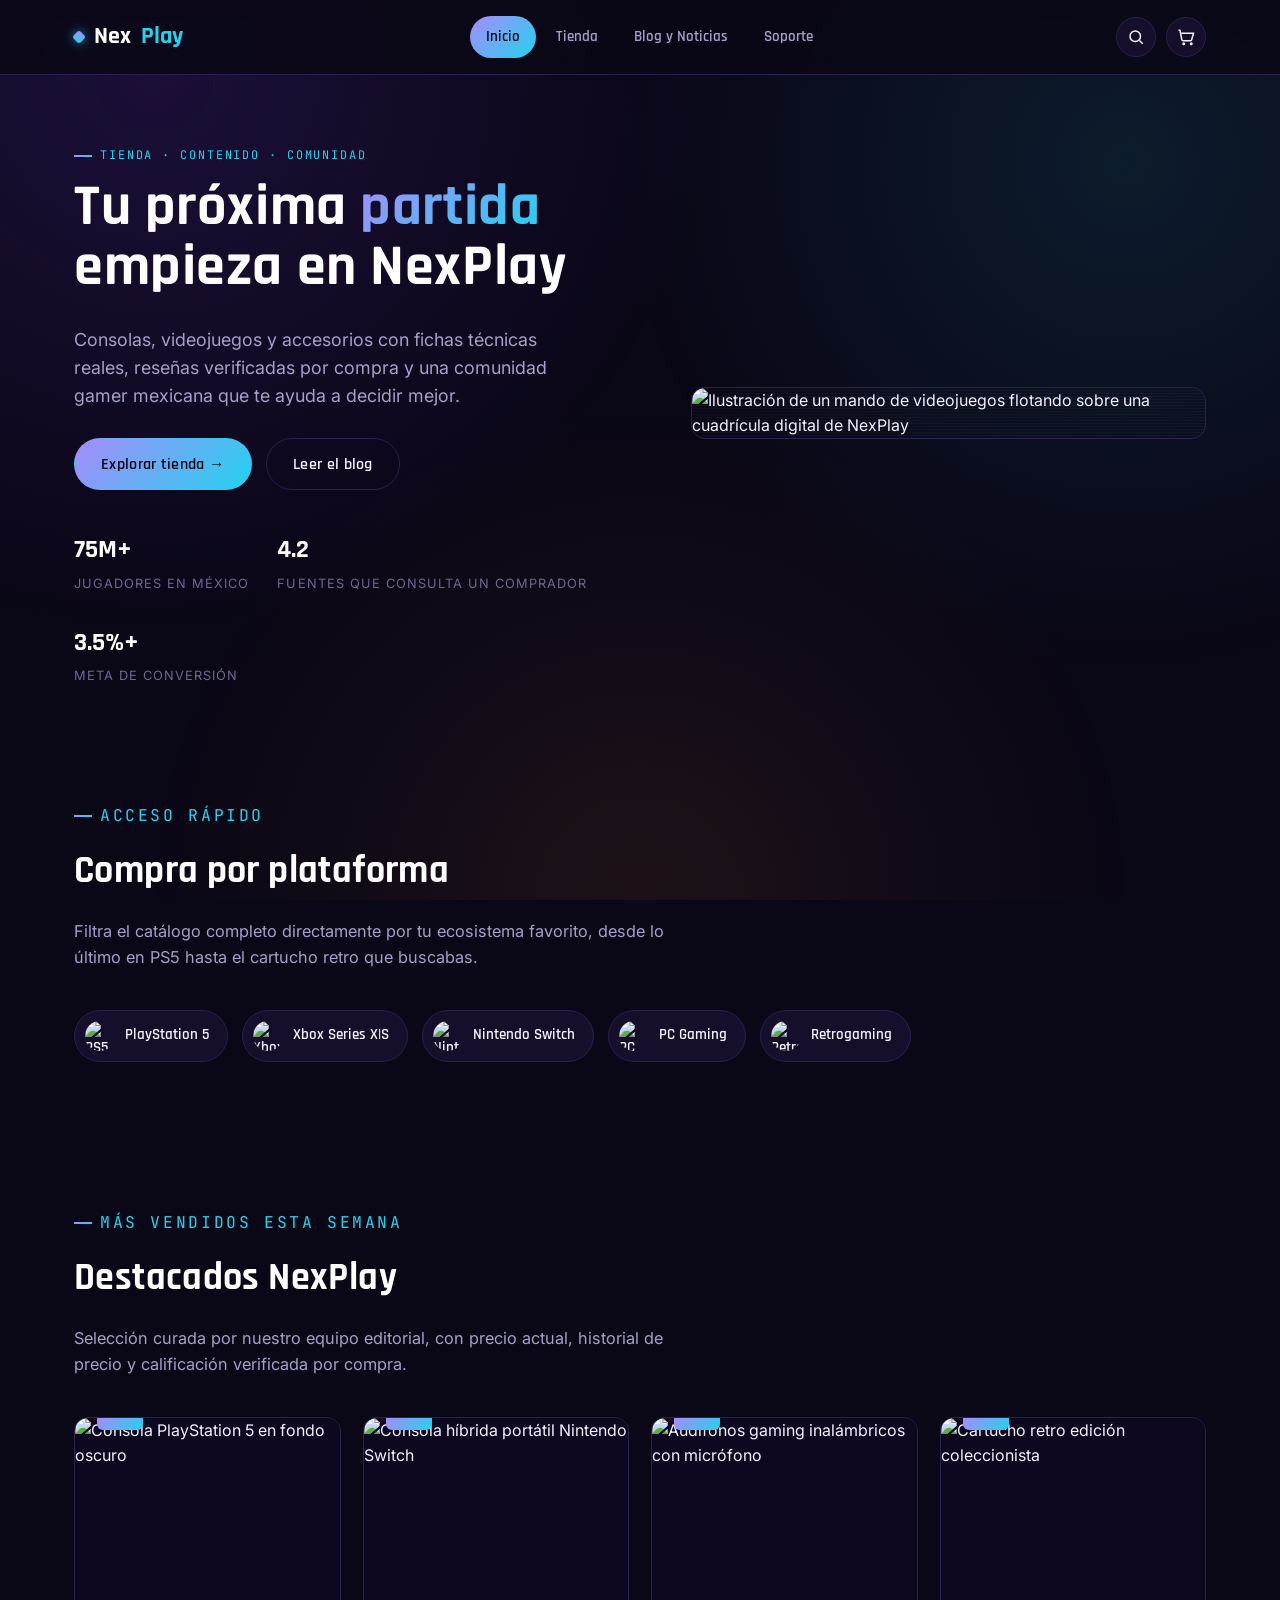
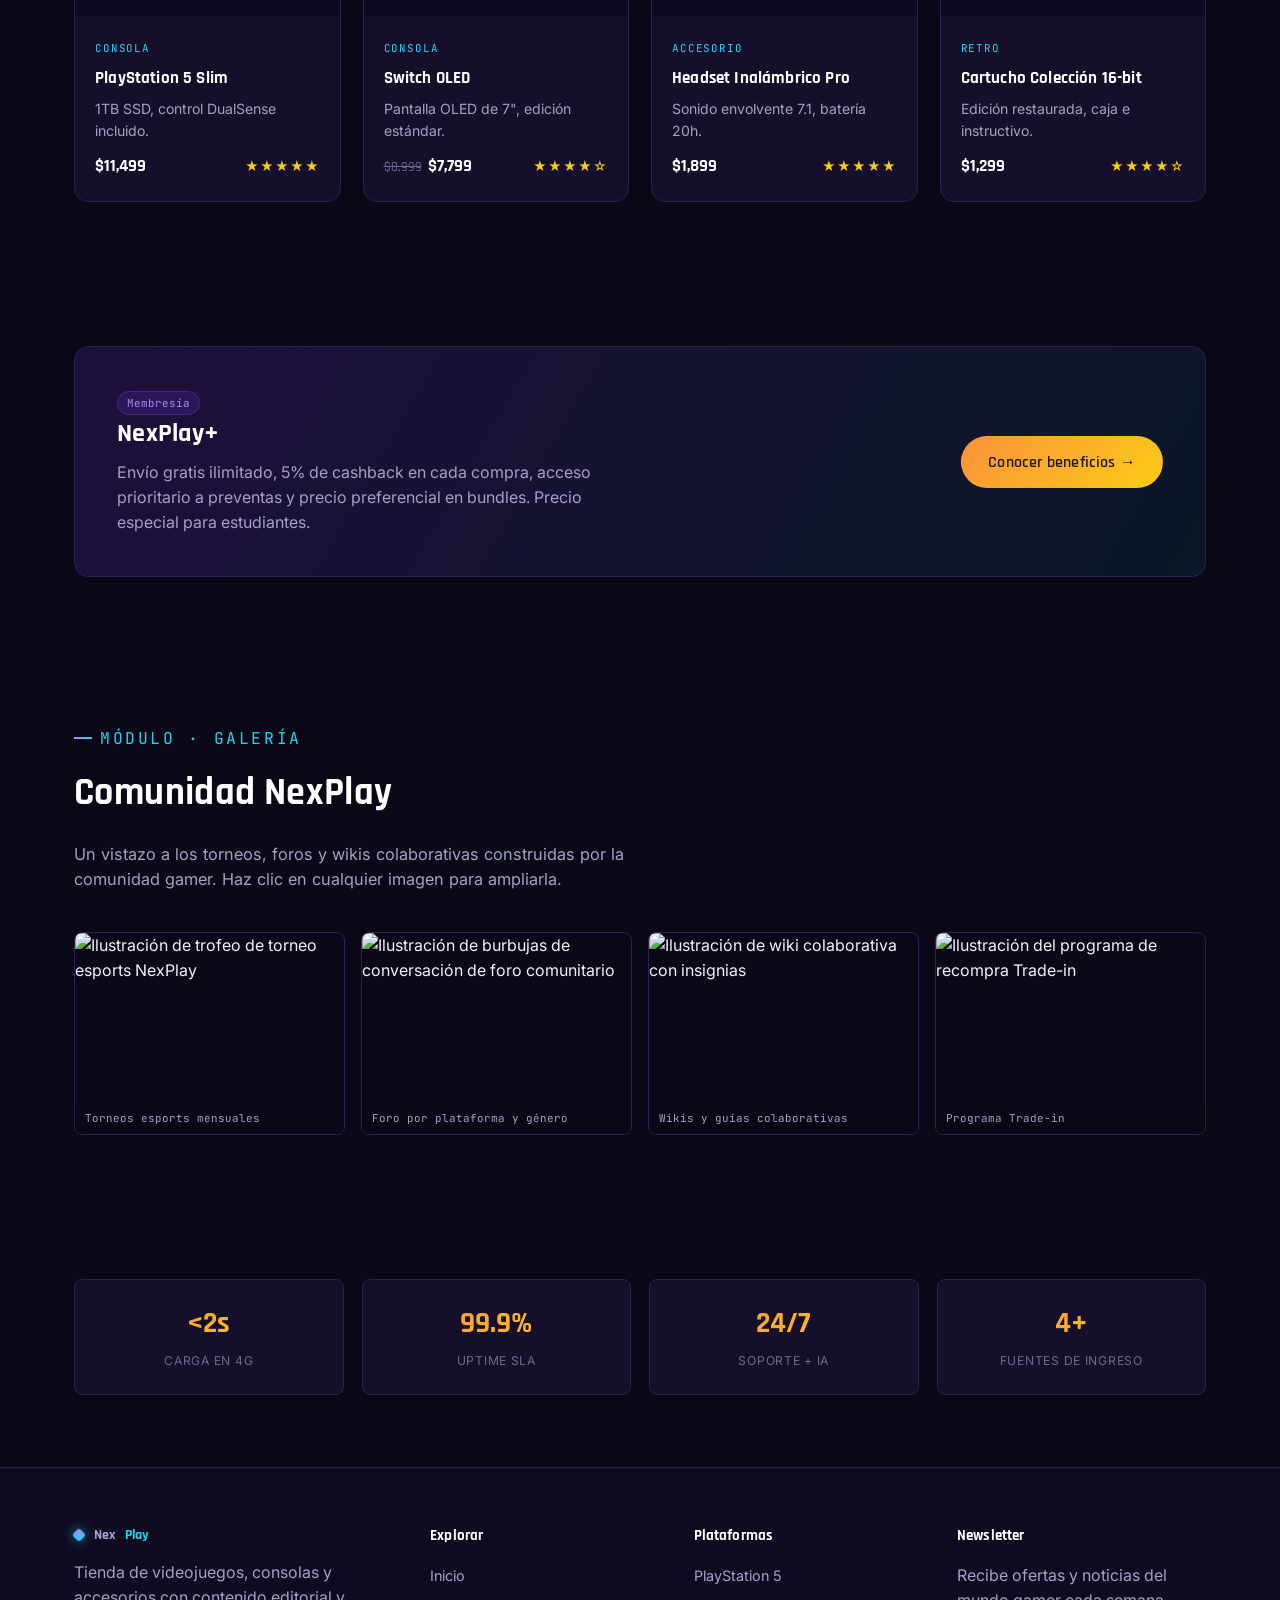
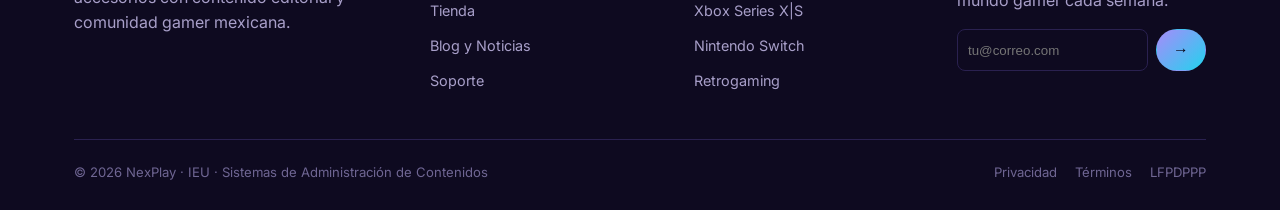
==== commit cd0be059: "2" ====
--- a/index.html
+++ b/index.html
@@ -199,13 +199,13 @@
   <div class="container">
     <div class="footer-grid">
       <div>
-        <a href="./index.html" class="logo"><span class="dot"></span>Nex<span>Play</span></a>
+        <a href="index.html" class="logo"><span class="dot"></span>Nex<span>Play</span></a>
         <p style="margin-top:14px; max-width:280px;">Tienda de videojuegos, consolas y accesorios con contenido editorial y comunidad gamer mexicana.</p>
       </div>
       <div>
         <h4>Explorar</h4>
         <ul>
-          <li><a href="./index.html">Inicio</a></li>
+          <li><a href="index.html">Inicio</a></li>
           <li><a href="pages/tienda.html">Tienda</a></li>
           <li><a href="pages/blog.html">Blog y Noticias</a></li>
           <li><a href="pages/soporte.html">Soporte</a></li>
